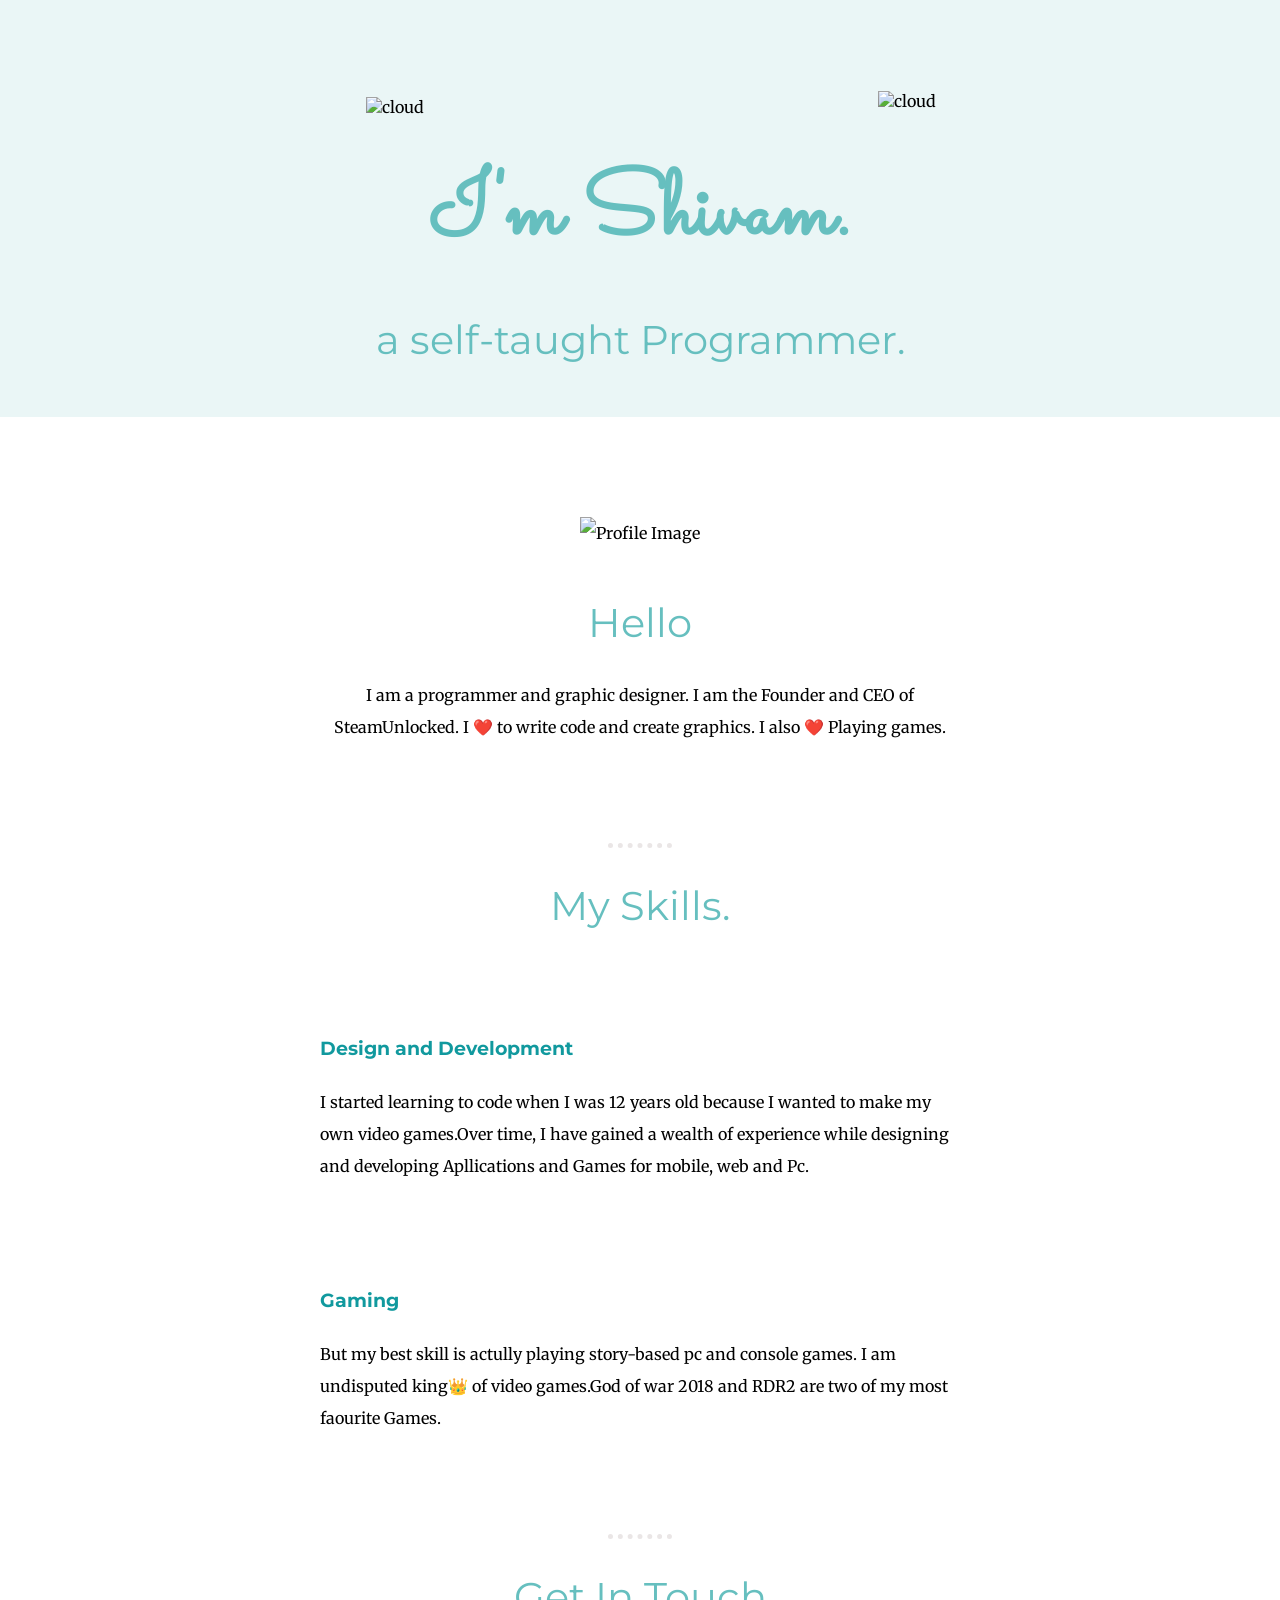
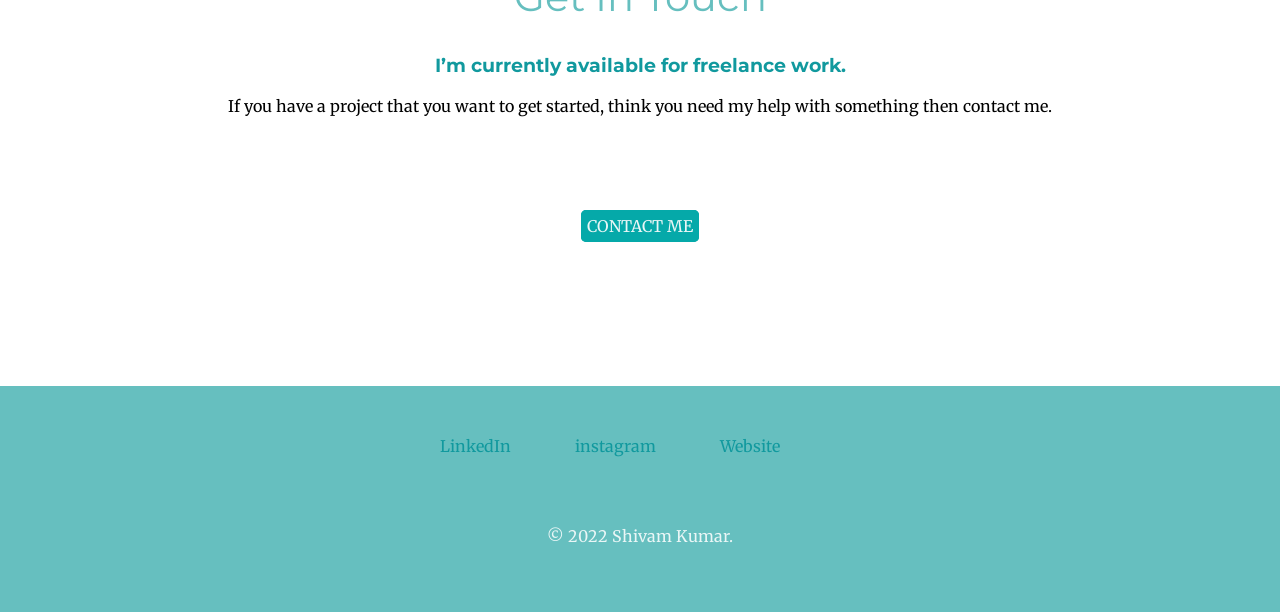
==== index.html @ 36c7d317 "initial-website" ====
<!DOCTYPE html>
<html lang="en">

<head>
    <meta charset="UTF-8">
    <meta http-equiv="X-UA-Compatible" content="IE=edge">
    <meta name="viewport" content="width=device-width, initial-scale=1.0">
    <title>Shivam Kumar</title>
    <link rel="stylesheet" href="style.css">
    <link rel="icon" href="Favicon.ico">
    <link rel="preconnect" href="https://fonts.googleapis.com">
    <link rel="preconnect" href="https://fonts.gstatic.com" crossorigin>
    <link href="https://fonts.googleapis.com/css2?family=Merriweather&family=Montserrat&family=Sacramento&display=swap"
        rel="stylesheet">
</head>

<body>
    <div class="top-container">
        <img class="top-cloud" src="images\cloud.png" alt="cloud">
        <h1>I'm Shivam.</h1>
        <h2>a self-taught Programmer.</h2>
        <img class="bottom-cloud" src="images\cloud.png" alt="cloud">
        <img class="mountain" src="images\mountain.png" alt="">
    </div>
</body>
<div class="middle-container">
    <div class="profile">
        <img id="profile" src="images/profileimg.png" alt="Profile Image">
        <h2 id="hello-txt">Hello</h2>
        <p>I am a programmer and graphic designer. I am the Founder and CEO of SteamUnlocked.
            I ❤️ to write code and create graphics. 
            I also ❤️ Playing games.</p>
    </div>
    <hr>
    <div class="skills">
        <h2>My Skills.</h2>
        <div class="skill-row">
            <img id ="code-image" src="images/images (1).png" alt="">
            <h3>Design and Development</h3>
            <p>I started learning to code when I was 12 years old because I wanted to make my own video games.Over time,
                I have gained a wealth of experience while designing and developing Apllications and Games for mobile,
                web and Pc. </p>
        </div>
        <div class="skill-row">
            <img id="game-image" src="images/istockphoto-1136667521-170667a.png" alt="">
            <h3>Gaming</h3>
            <p>But my best skill is actully playing story-based pc and console games. I am undisputed king👑 of video
                games.God of war 2018 and RDR2 are two of my most faourite Games.</p>
        </div>
    </div>
    <hr>
    <div class="contact-me">
        <h2>Get In Touch</h2>
        <h3>I’m currently available for freelance work.</h3>
        <p id="contact-txt">If you have a project that you want to get started, think you need my help with something then contact me.
        </p>
        <a class="btn" href="mailto:me.shivam.dev@gmail.com">CONTACT ME</a>
    </div>
</div>


<div class="bottom-container">
    <a class="footer-link" href="https://www.linkedin.com/in/shivam-kumar-14186b250/">LinkedIn</a>
    <a class="footer-link" href="https://www.instagram.com/methedevshivam/">instagram</a>
    <a class="footer-link" href="https://shivamthedev.github.io/cv/">Website</a>
    <p id="copyright">© 2022 Shivam Kumar.</p>
</div>

</html>
---- style.css ----
/*****************************************Element Selectors********************************************/

body {
    margin: 0;
    text-align: center;
    font-family: 'Merriweather', serif;
}
h1{
    margin: 50px auto 0 auto;
    font-family: 'Sacramento', cursive;
    font-size: 5.625rem;
    color: #66BFBF;
    /* line-height: 2; */
}

h2{
    font-family: 'Montserrat', sans-serif;
    font-size: 2.5rem;
    color: #66BFBF;
    font-weight: normal;
}

h3{
    font-family: 'Montserrat', sans-serif;
    color:  #11999E;
}

hr{
    background-color: none;
    border-style: none;
    border-top-style: dotted;
    border-color: rgb(234, 230, 230);
    width: 5%;
    border-width: 5px;
}
/*********************************************Class Selector*******************************************/

.top-container {
    background-color: #EAF6F6;
    position: relative;
    padding-top: 100px;
}

.self-taught{
    text-decoration: underline;
}

.bottom-cloud{
    position: absolute;
    bottom: 300px;
    left: 366px;
}

.top-cloud{
    position: absolute;
    right: 344px;
    top: 91px;
}


.skill-image{
    height: 200px;
    width: 200px;
}

.mountain{
    /* position: absolute; */
    position: relative;
    top: 4px;
}

.skill-row{
    width: 50%;
    margin:auto;
    margin-top: 100px;
    margin-bottom: 100px;
    text-align: left;
    line-height: 2;
}

.profile{
    width: 50%;
    margin: 100px auto 100px auto;
    line-height: 2;
    /* text-align: left; */
    /* line-height: 2; */
}

.btn{
    background-color: #05a9a9;
    border: 2px solid #05a9a9;
    border-radius: 5px;
    padding: 4px;
    color: #EAF6F6;
    /* font-weight: bold; */
    text-decoration: none;
}

.bottom-container{
    margin-top: 150px;
    padding: 50px;
    background-color: #66BFBF;
}

.footer-link{
    color: #11999E;
    text-decoration: none;
    margin-right: 60px;
}
/****************************************Id Selector************************************************/

#profile{
    width: 25%;
    
}

#code-image{
    width: 25%;
    float: left;
    margin-right: 30px;
}

#game-image{
    width: 25%;
    float: right;
    margin-left: 30px;
}

#hello-txt{
    margin-bottom: 16px;
}

#copyright{
    margin-top: 70px;
    color: #EAF6F6;
}

#contact-txt{
    margin-bottom: 100px;
}
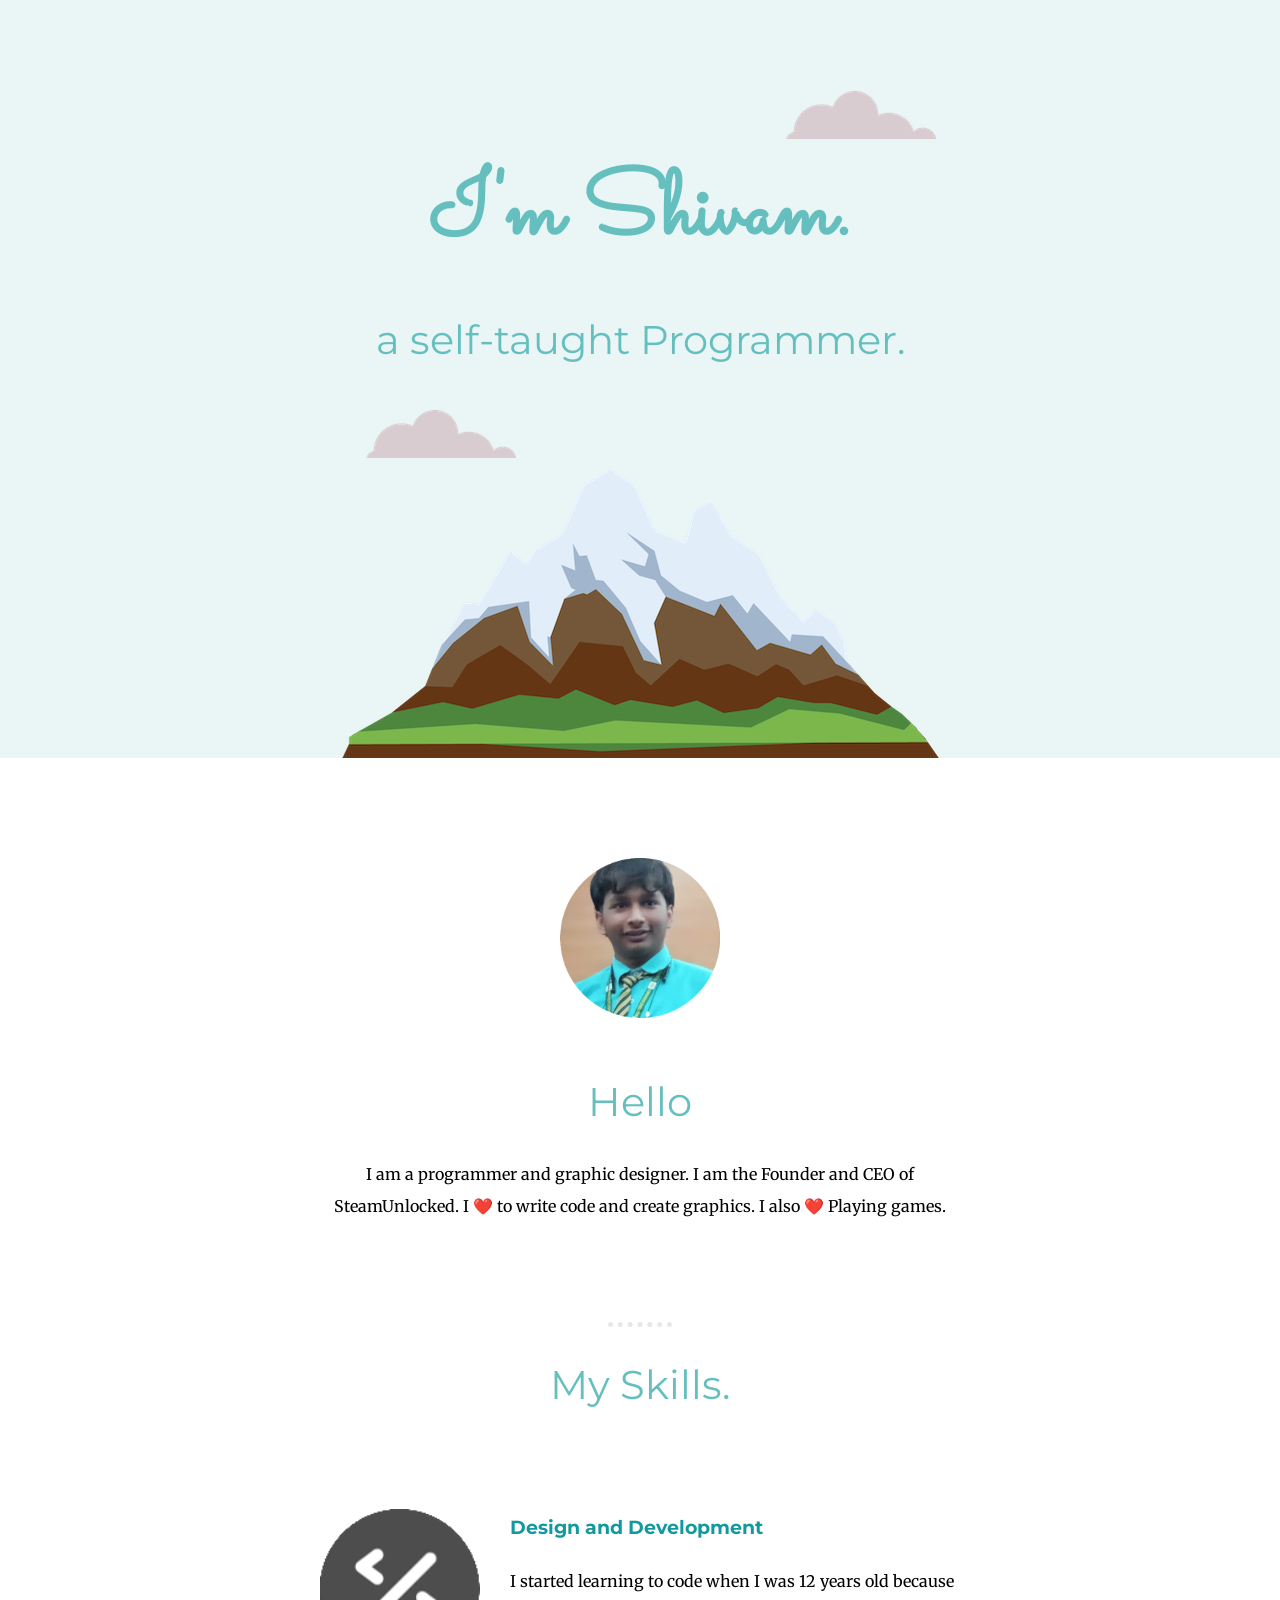
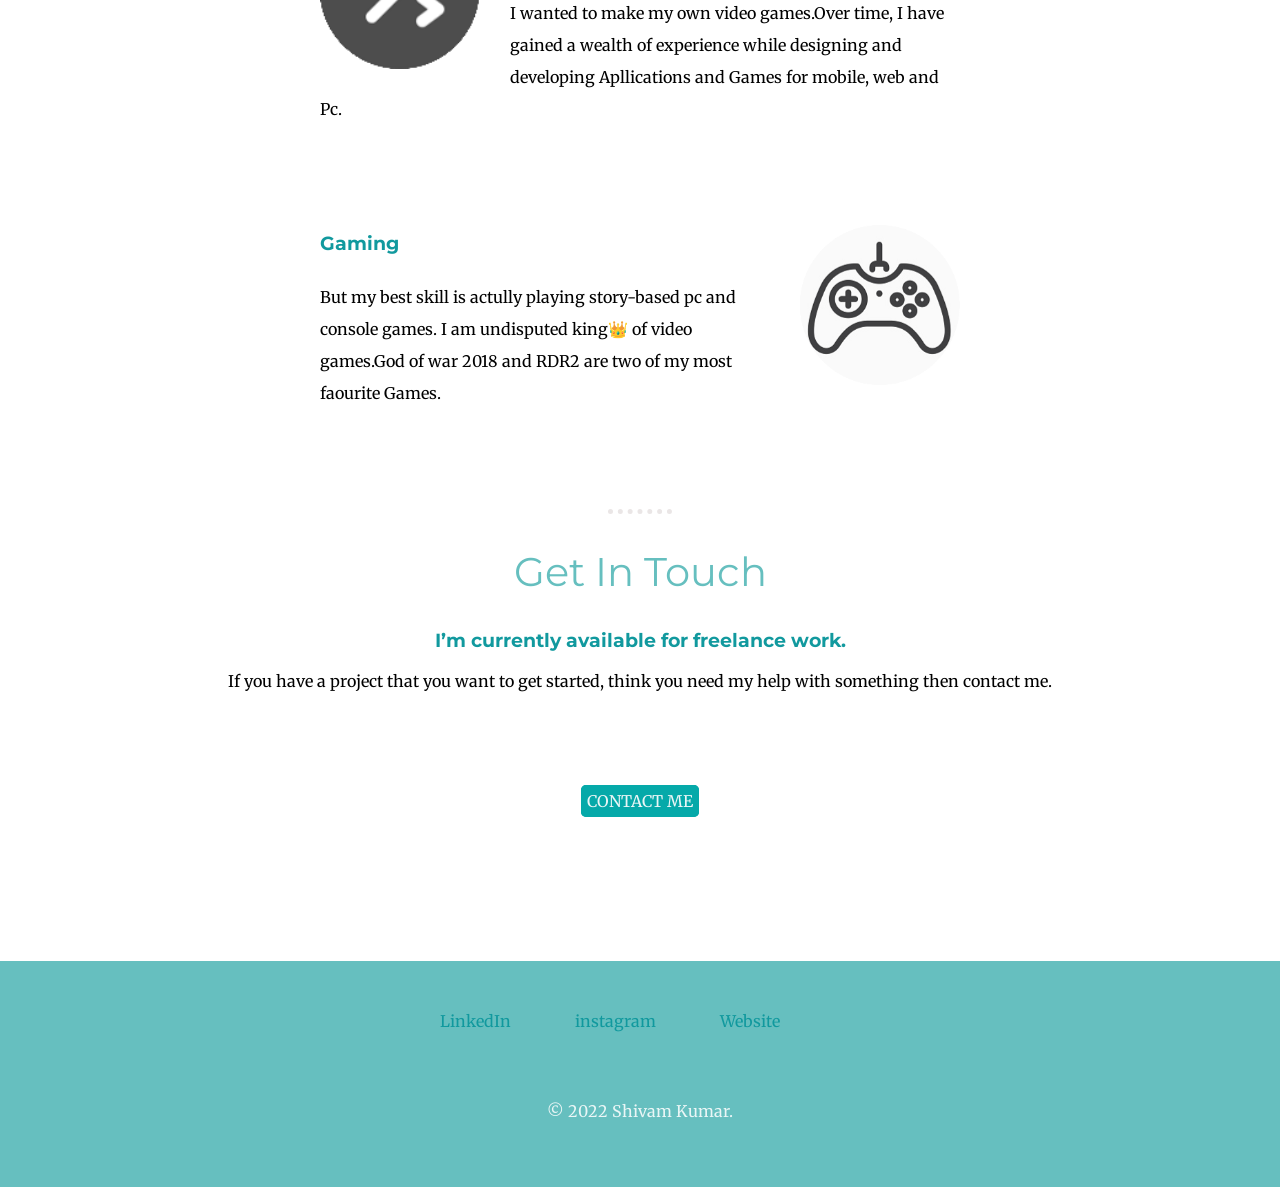
==== commit 17c7f174: "Update index.html" ====
--- a/index.html
+++ b/index.html
@@ -16,16 +16,16 @@
 
 <body>
     <div class="top-container">
-        <img class="top-cloud" src="images\cloud.png" alt="cloud">
+        <img class="top-cloud" src="cloud.png" alt="cloud">
         <h1>I'm Shivam.</h1>
         <h2>a self-taught Programmer.</h2>
-        <img class="bottom-cloud" src="images\cloud.png" alt="cloud">
-        <img class="mountain" src="images\mountain.png" alt="">
+        <img class="bottom-cloud" src="cloud.png" alt="cloud">
+        <img class="mountain" src="mountain.png" alt="">
     </div>
 </body>
 <div class="middle-container">
     <div class="profile">
-        <img id="profile" src="images/profileimg.png" alt="Profile Image">
+        <img id="profile" src="profileimg.png" alt="Profile Image">
         <h2 id="hello-txt">Hello</h2>
         <p>I am a programmer and graphic designer. I am the Founder and CEO of SteamUnlocked.
             I ❤️ to write code and create graphics. 
@@ -35,14 +35,14 @@
     <div class="skills">
         <h2>My Skills.</h2>
         <div class="skill-row">
-            <img id ="code-image" src="images/images (1).png" alt="">
+            <img id ="code-image" src="images (1).png" alt="">
             <h3>Design and Development</h3>
             <p>I started learning to code when I was 12 years old because I wanted to make my own video games.Over time,
                 I have gained a wealth of experience while designing and developing Apllications and Games for mobile,
                 web and Pc. </p>
         </div>
         <div class="skill-row">
-            <img id="game-image" src="images/istockphoto-1136667521-170667a.png" alt="">
+            <img id="game-image" src="istockphoto-1136667521-170667a.png" alt="">
             <h3>Gaming</h3>
             <p>But my best skill is actully playing story-based pc and console games. I am undisputed king👑 of video
                 games.God of war 2018 and RDR2 are two of my most faourite Games.</p>
@@ -66,4 +66,4 @@
     <p id="copyright">© 2022 Shivam Kumar.</p>
 </div>
 
-</html>+</html>
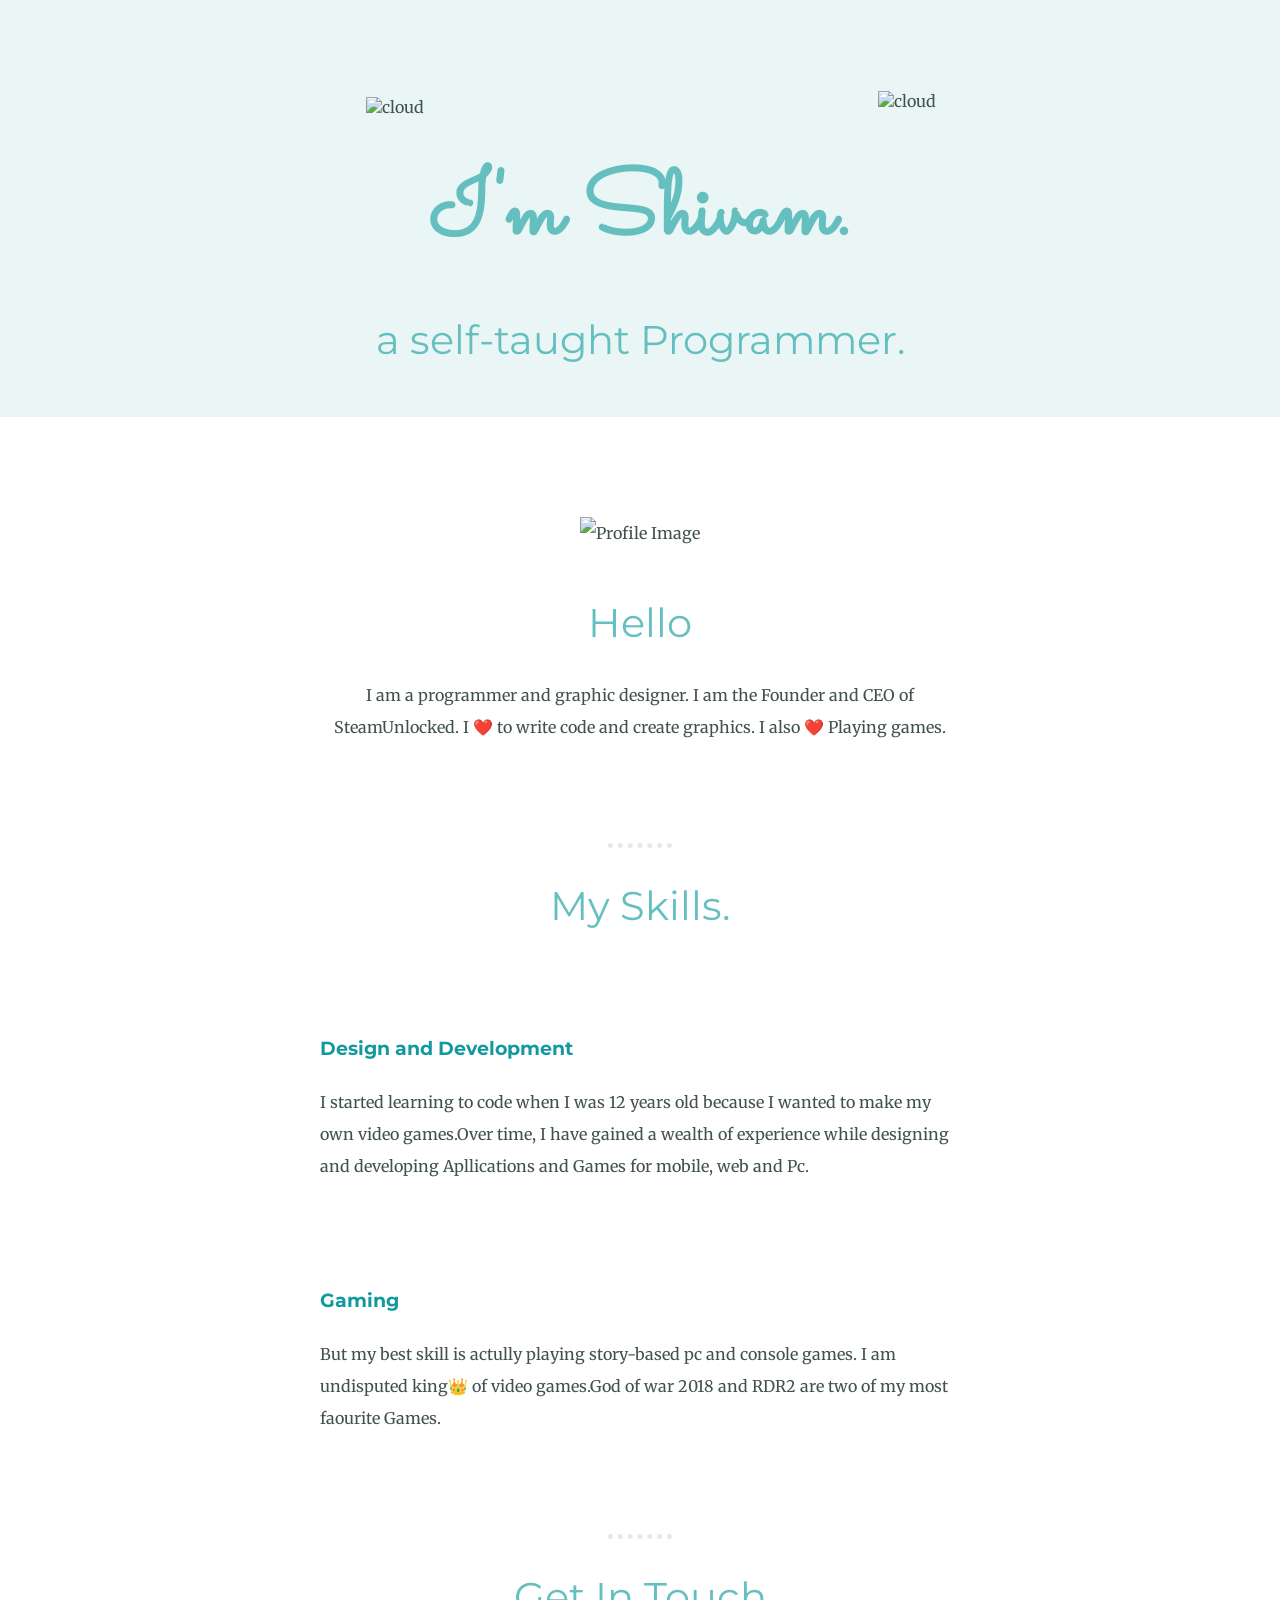
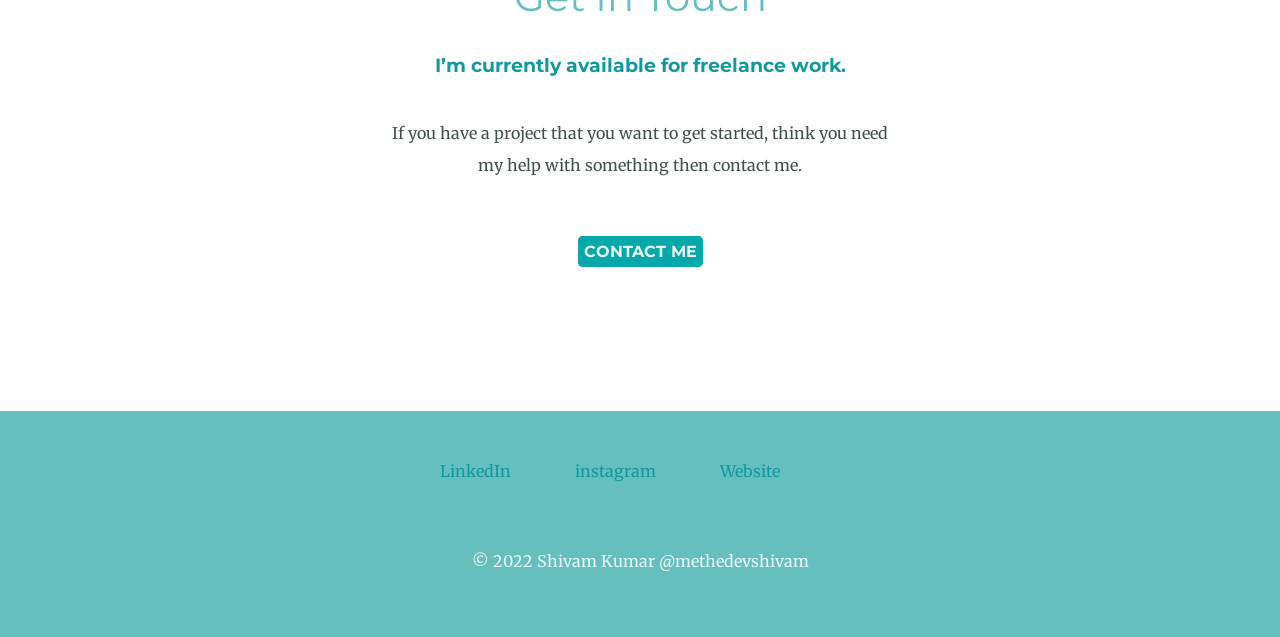
==== commit 3931ef95: "Add files via upload" ====
--- a/index.html
+++ b/index.html
@@ -16,16 +16,16 @@
 
 <body>
     <div class="top-container">
-        <img class="top-cloud" src="cloud.png" alt="cloud">
+        <img class="top-cloud" src="images\cloud.png" alt="cloud">
         <h1>I'm Shivam.</h1>
         <h2>a self-taught Programmer.</h2>
-        <img class="bottom-cloud" src="cloud.png" alt="cloud">
-        <img class="mountain" src="mountain.png" alt="">
+        <img class="bottom-cloud" src="images\cloud.png" alt="cloud">
+        <img class="mountain" src="images\mountain.png" alt="">
     </div>
 </body>
 <div class="middle-container">
     <div class="profile">
-        <img id="profile" src="profileimg.png" alt="Profile Image">
+        <img id="profile" src="images/profileimg.png" alt="Profile Image">
         <h2 id="hello-txt">Hello</h2>
         <p>I am a programmer and graphic designer. I am the Founder and CEO of SteamUnlocked.
             I ❤️ to write code and create graphics. 
@@ -35,14 +35,14 @@
     <div class="skills">
         <h2>My Skills.</h2>
         <div class="skill-row">
-            <img id ="code-image" src="images (1).png" alt="">
+            <img id ="code-image" src="images/images (1).png" alt="">
             <h3>Design and Development</h3>
             <p>I started learning to code when I was 12 years old because I wanted to make my own video games.Over time,
                 I have gained a wealth of experience while designing and developing Apllications and Games for mobile,
                 web and Pc. </p>
         </div>
         <div class="skill-row">
-            <img id="game-image" src="istockphoto-1136667521-170667a.png" alt="">
+            <img id="game-image" src="images/istockphoto-1136667521-170667a.png" alt="">
             <h3>Gaming</h3>
             <p>But my best skill is actully playing story-based pc and console games. I am undisputed king👑 of video
                 games.God of war 2018 and RDR2 are two of my most faourite Games.</p>
@@ -63,7 +63,7 @@
     <a class="footer-link" href="https://www.linkedin.com/in/shivam-kumar-14186b250/">LinkedIn</a>
     <a class="footer-link" href="https://www.instagram.com/methedevshivam/">instagram</a>
     <a class="footer-link" href="https://shivamthedev.github.io/cv/">Website</a>
-    <p id="copyright">© 2022 Shivam Kumar.</p>
+    <p id="copyright">© 2022 Shivam Kumar @methedevshivam</p>
 </div>
 
-</html>
+</html>
--- a/style.css
+++ b/style.css
@@ -4,6 +4,7 @@
     margin: 0;
     text-align: center;
     font-family: 'Merriweather', serif;
+    color: #40514E;
 }
 h1{
     margin: 50px auto 0 auto;
@@ -83,7 +84,6 @@
     margin: 100px auto 100px auto;
     line-height: 2;
     /* text-align: left; */
-    /* line-height: 2; */
 }
 
 .btn{
@@ -92,8 +92,14 @@
     border-radius: 5px;
     padding: 4px;
     color: #EAF6F6;
-    /* font-weight: bold; */
+    font-weight: bold;
     text-decoration: none;
+    font-family: 'Montserrat', sans-serif;
+}
+
+.btn:hover{
+    background-color: #62d9af;
+    border: 2px solid #62d9af;
 }
 
 .bottom-container{
@@ -106,6 +112,10 @@
     color: #11999E;
     text-decoration: none;
     margin-right: 60px;
+}
+
+.footer-link:hover{
+    color: #62d9af;
 }
 /****************************************Id Selector************************************************/
 
@@ -139,3 +149,8 @@
     margin-bottom: 100px;
 }
 
+#contact-txt{
+    width: 40%;
+    margin: 40px auto 60px;
+    line-height: 2;
+}
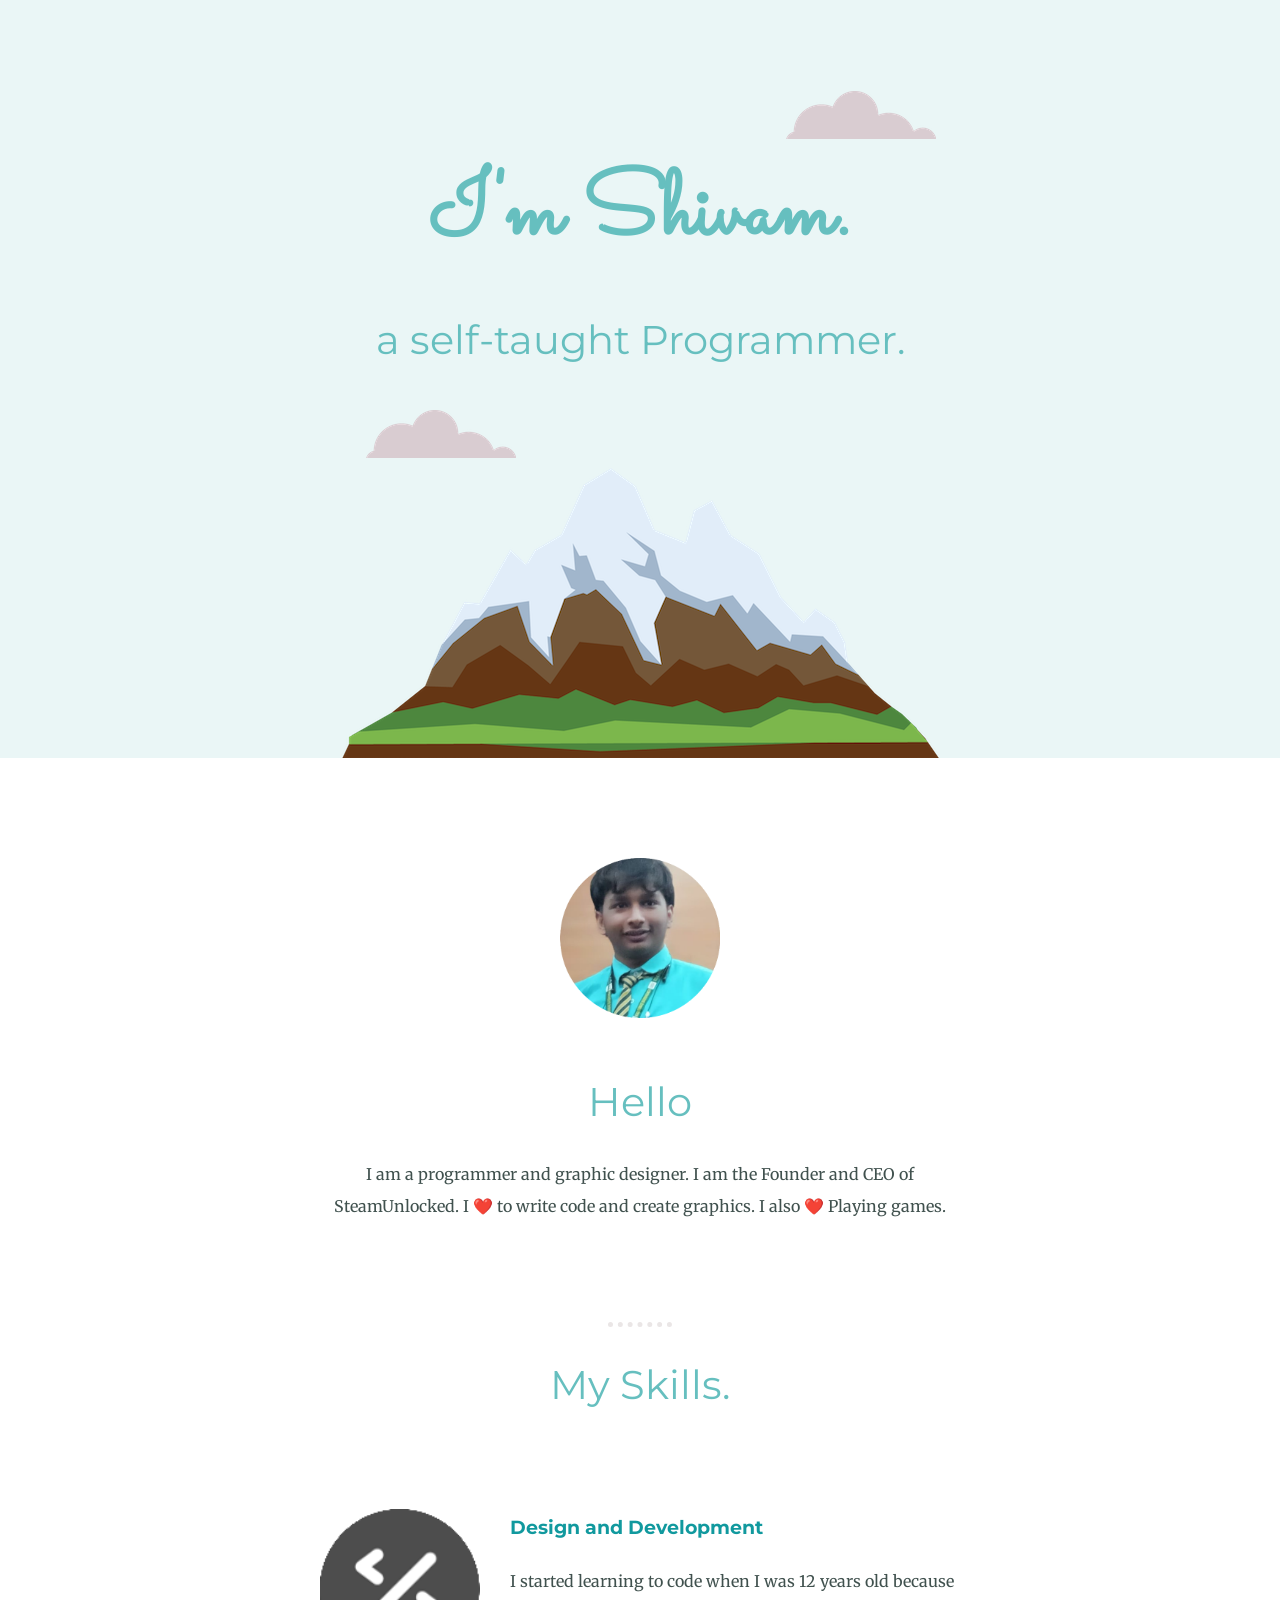
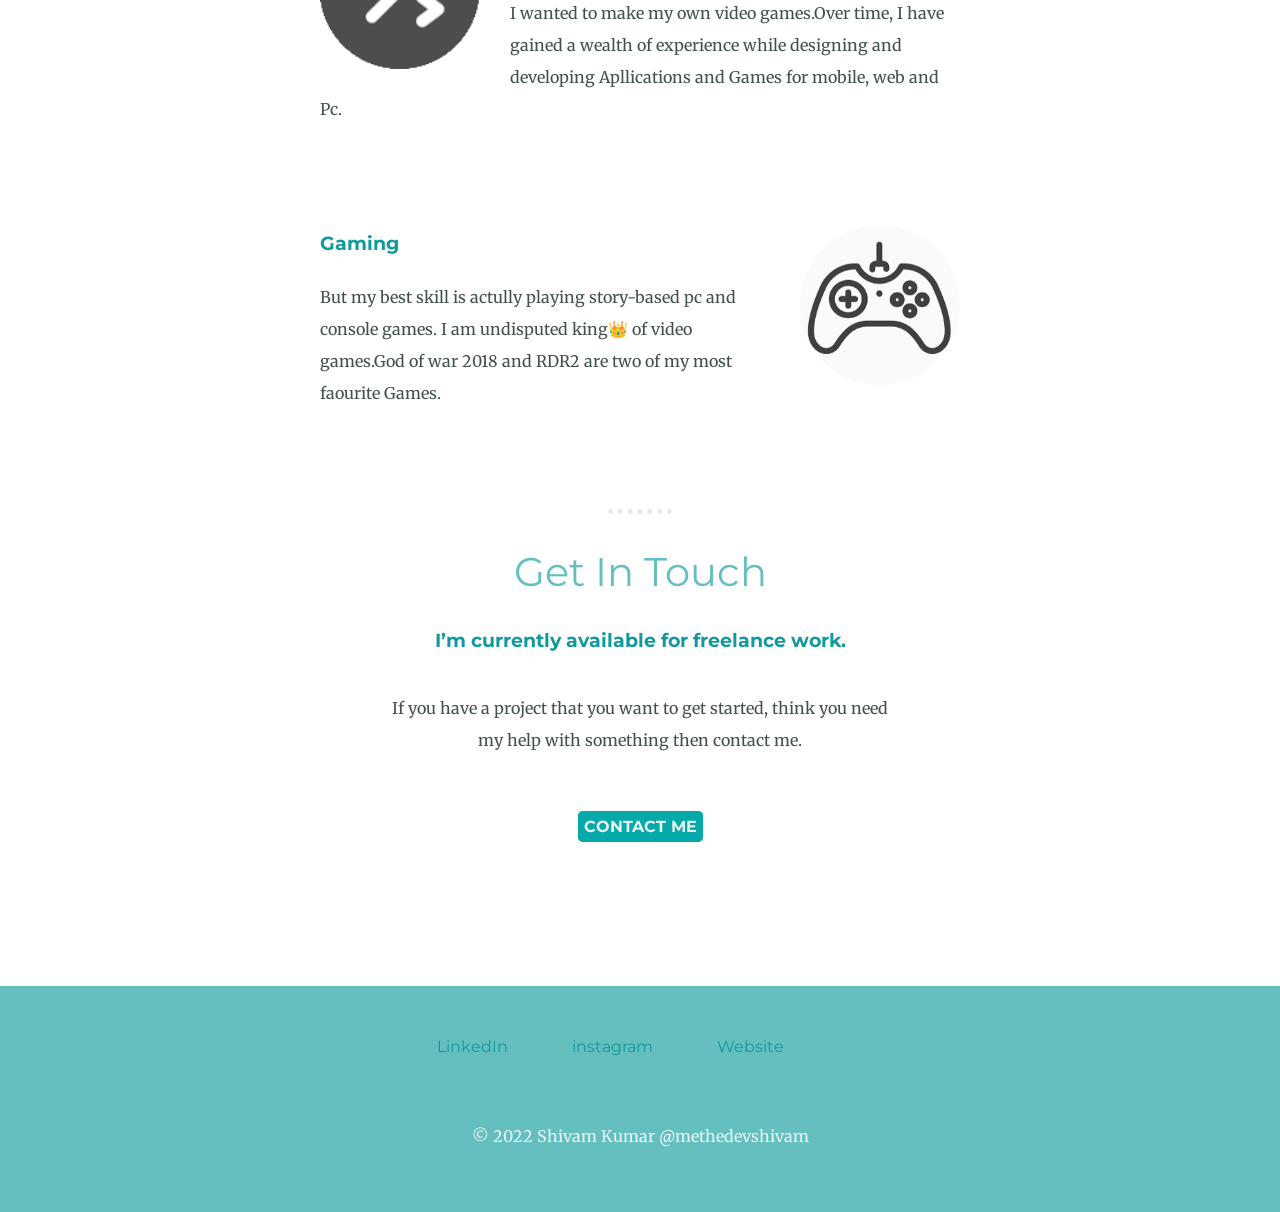
==== commit 02cbb697: "Update index.html" ====
--- a/index.html
+++ b/index.html
@@ -16,16 +16,16 @@
 
 <body>
     <div class="top-container">
-        <img class="top-cloud" src="images\cloud.png" alt="cloud">
+        <img class="top-cloud" src="cloud.png" alt="cloud">
         <h1>I'm Shivam.</h1>
         <h2>a self-taught Programmer.</h2>
-        <img class="bottom-cloud" src="images\cloud.png" alt="cloud">
-        <img class="mountain" src="images\mountain.png" alt="">
+        <img class="bottom-cloud" src="cloud.png" alt="cloud">
+        <img class="mountain" src="mountain.png" alt="">
     </div>
 </body>
 <div class="middle-container">
     <div class="profile">
-        <img id="profile" src="images/profileimg.png" alt="Profile Image">
+        <img id="profile" src="profileimg.png" alt="Profile Image">
         <h2 id="hello-txt">Hello</h2>
         <p>I am a programmer and graphic designer. I am the Founder and CEO of SteamUnlocked.
             I ❤️ to write code and create graphics. 
@@ -35,14 +35,14 @@
     <div class="skills">
         <h2>My Skills.</h2>
         <div class="skill-row">
-            <img id ="code-image" src="images/images (1).png" alt="">
+            <img id ="code-image" src="images (1).png" alt="">
             <h3>Design and Development</h3>
             <p>I started learning to code when I was 12 years old because I wanted to make my own video games.Over time,
                 I have gained a wealth of experience while designing and developing Apllications and Games for mobile,
                 web and Pc. </p>
         </div>
         <div class="skill-row">
-            <img id="game-image" src="images/istockphoto-1136667521-170667a.png" alt="">
+            <img id="game-image" src="istockphoto-1136667521-170667a.png" alt="">
             <h3>Gaming</h3>
             <p>But my best skill is actully playing story-based pc and console games. I am undisputed king👑 of video
                 games.God of war 2018 and RDR2 are two of my most faourite Games.</p>
@@ -66,4 +66,4 @@
     <p id="copyright">© 2022 Shivam Kumar @methedevshivam</p>
 </div>
 
-</html>+</html>
--- a/style.css
+++ b/style.css
@@ -112,6 +112,7 @@
     color: #11999E;
     text-decoration: none;
     margin-right: 60px;
+    font-family: 'Montserrat', sans-serif;
 }
 
 .footer-link:hover{
